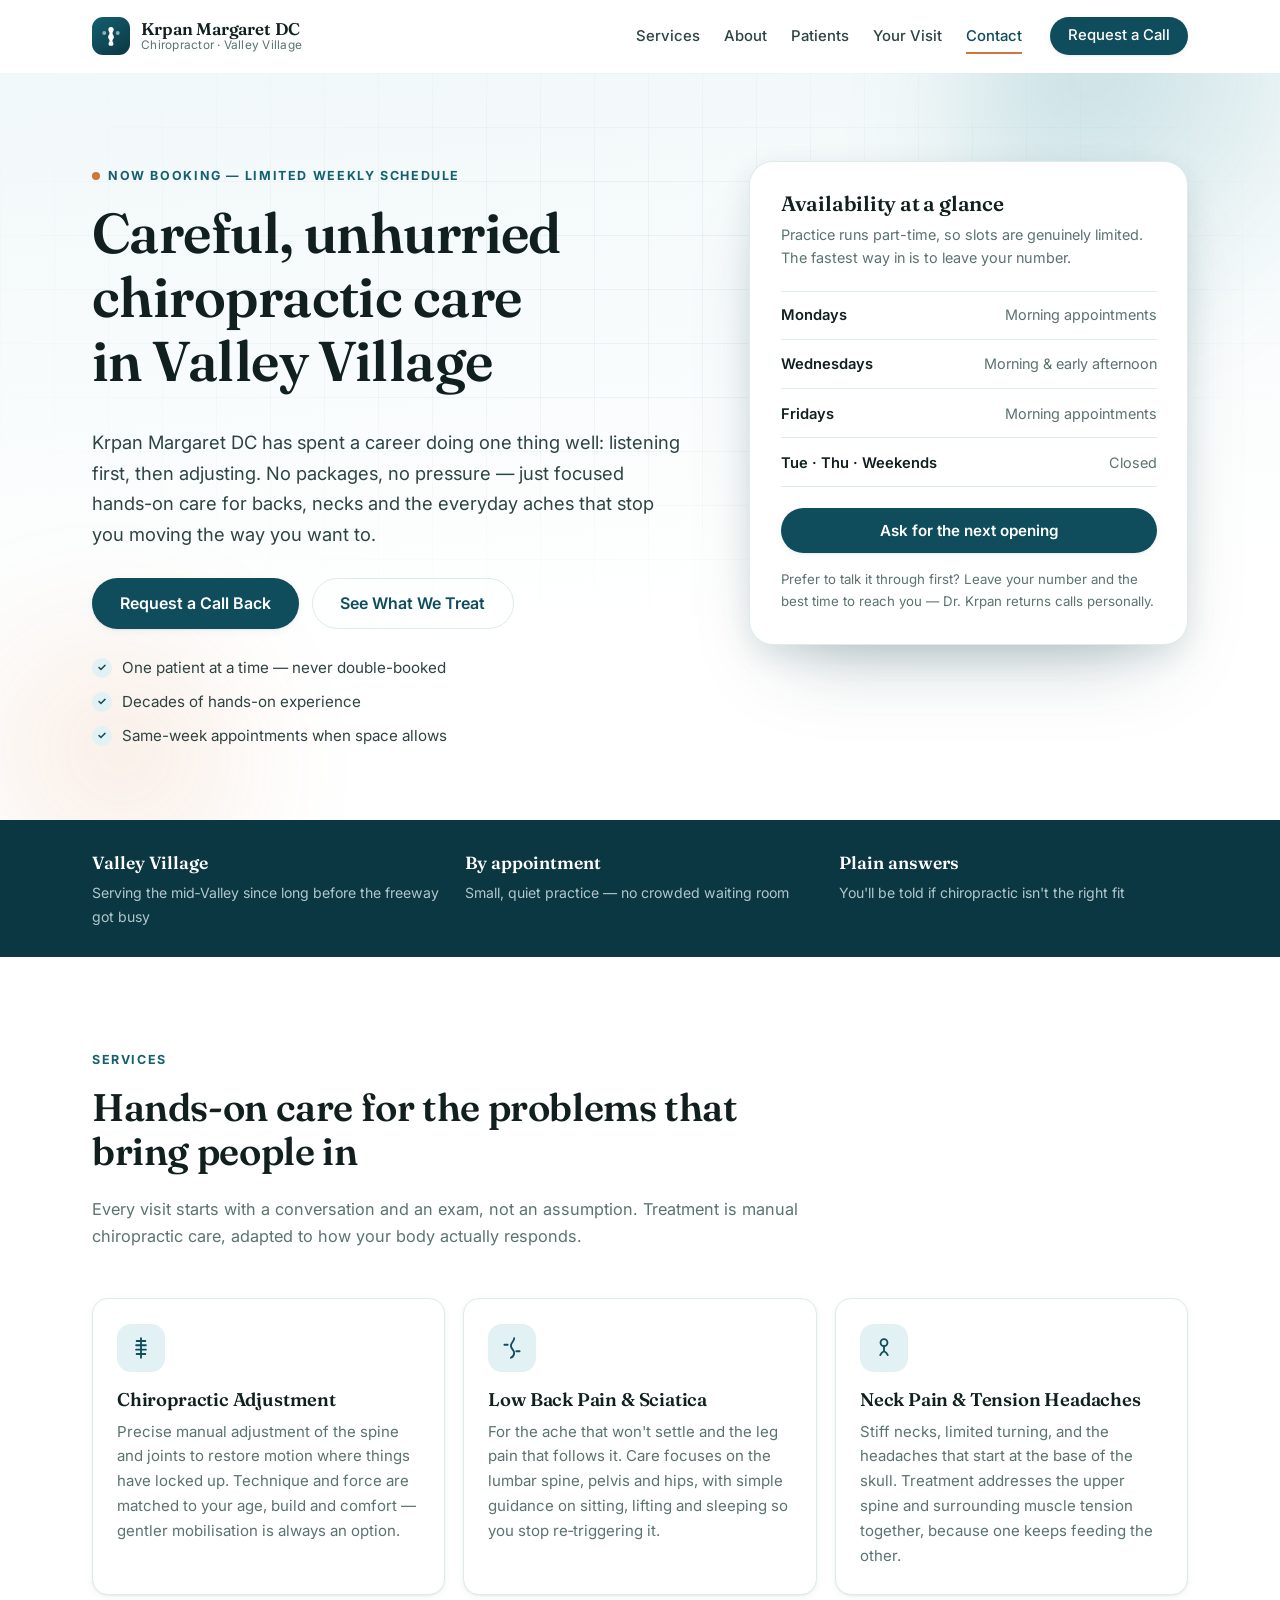
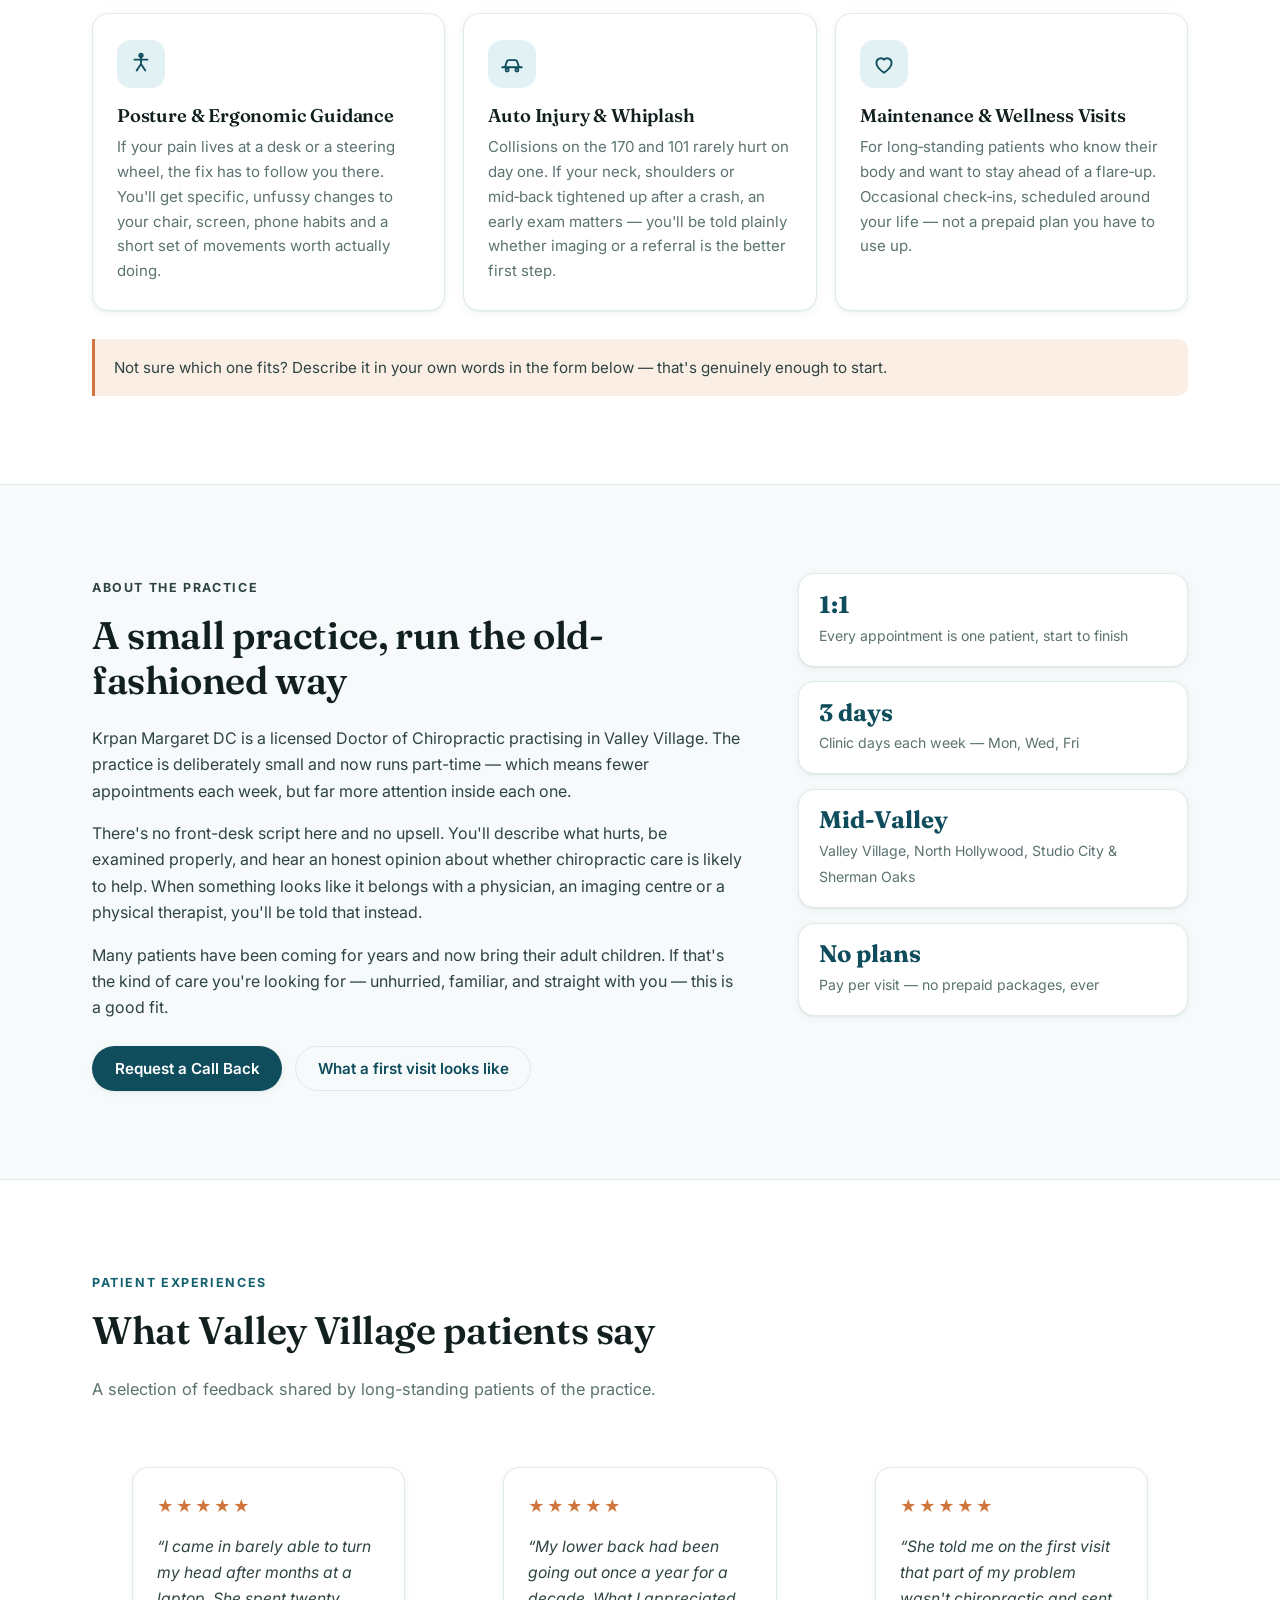
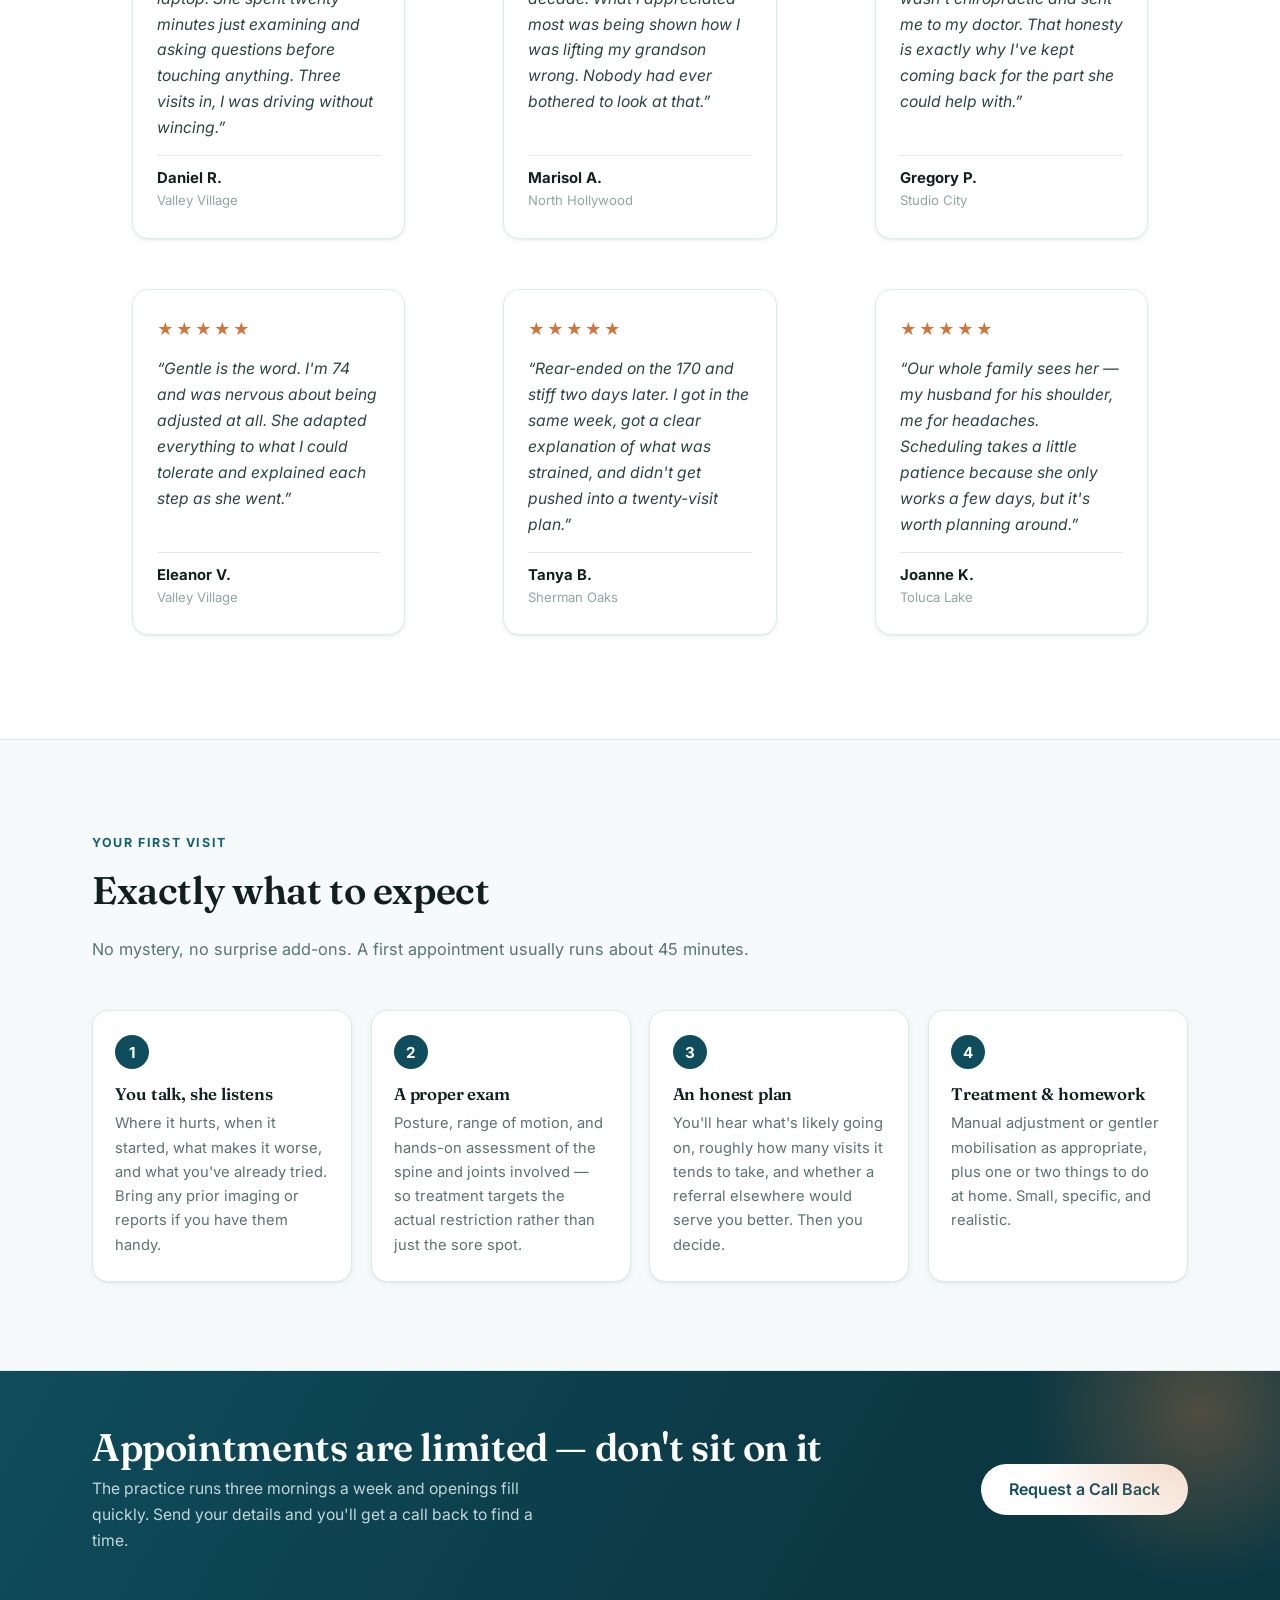
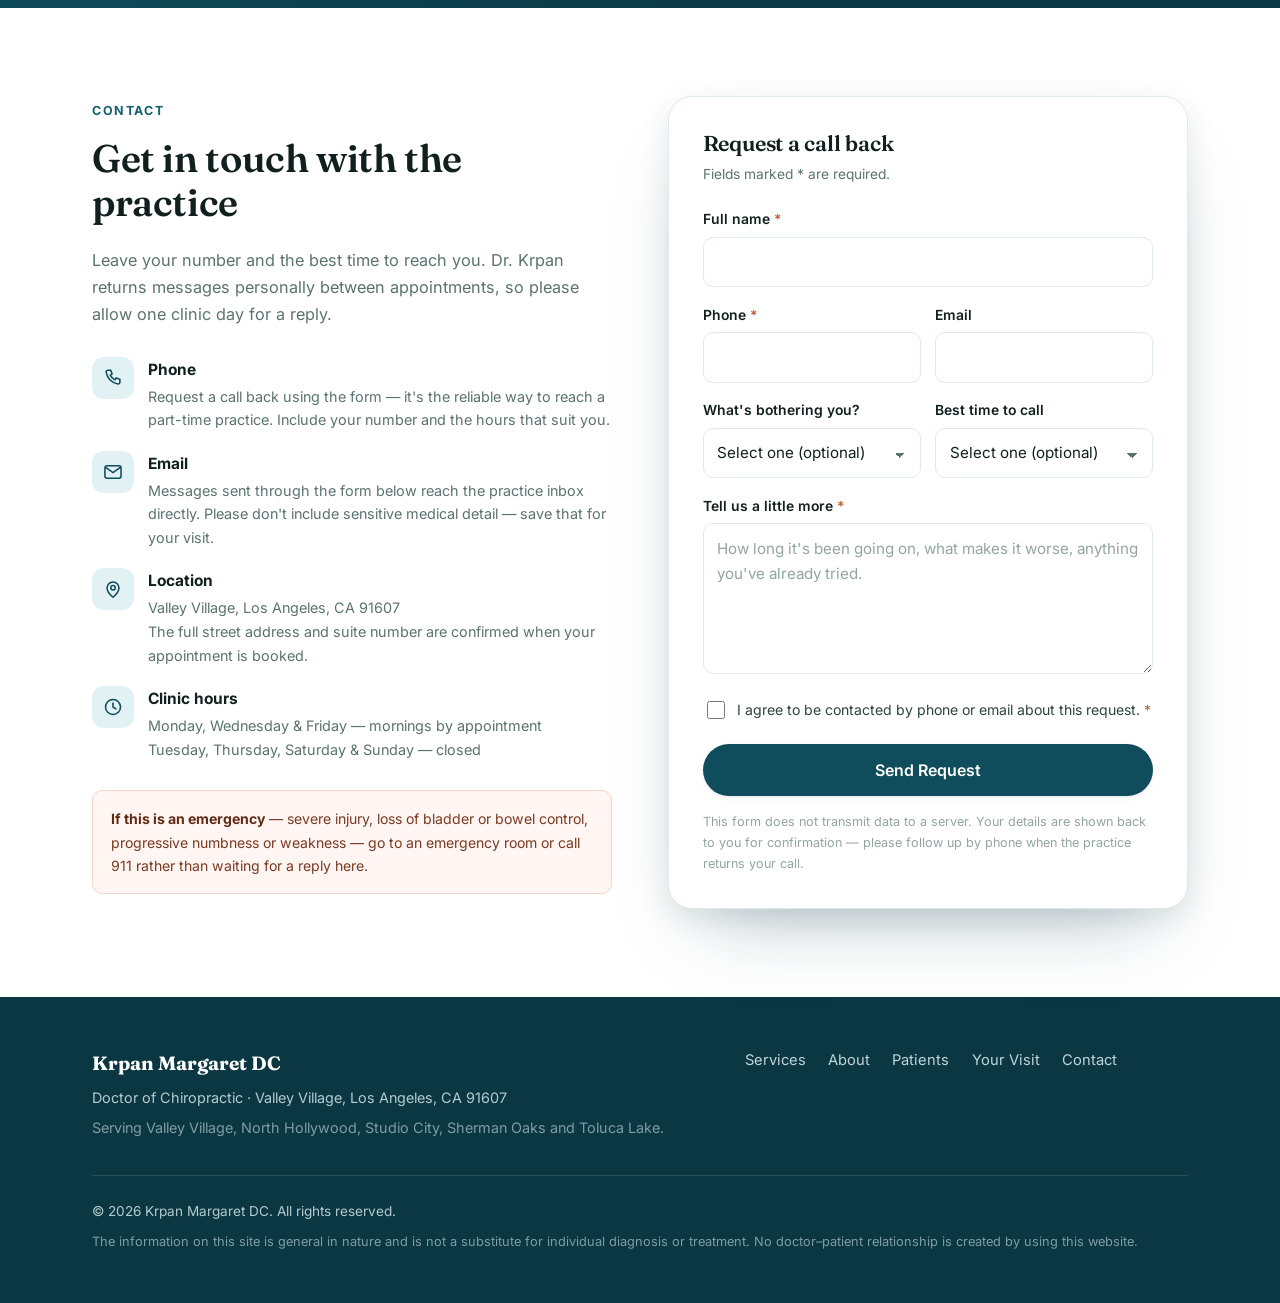
==== index.html @ d62a2129 "feat: initial website build" ====
<!DOCTYPE html>
<html lang="en">
<head>
<meta charset="utf-8" />
<meta name="viewport" content="width=device-width, initial-scale=1" />
<title>Krpan Margaret DC — Chiropractor in Valley Village, CA</title>
<meta name="description" content="Krpan Margaret DC is a chiropractor serving Valley Village, CA. Personal, unhurried chiropractic care for back pain, neck pain, sciatica and posture — by appointment on a limited weekly schedule." />
<meta name="author" content="Krpan Margaret DC" />
<meta name="theme-color" content="#0f4c5c" />
<link rel="canonical" href="https://krpanmargaretdc.com/" />

<meta property="og:type" content="website" />
<meta property="og:title" content="Krpan Margaret DC — Chiropractor in Valley Village, CA" />
<meta property="og:description" content="Personal, unhurried chiropractic care in Valley Village. Back pain, neck pain, sciatica and posture care — by appointment." />
<meta property="og:url" content="https://krpanmargaretdc.com/" />
<meta property="og:locale" content="en_US" />
<meta name="twitter:card" content="summary" />
<meta name="twitter:title" content="Krpan Margaret DC — Chiropractor in Valley Village, CA" />
<meta name="twitter:description" content="Personal, unhurried chiropractic care in Valley Village. By appointment, limited weekly schedule." />

<link rel="icon" href="favicon.svg" type="image/svg+xml" />
<link rel="apple-touch-icon" href="favicon.svg" />
<link rel="preconnect" href="https://fonts.googleapis.com" />
<link rel="preconnect" href="https://fonts.gstatic.com" crossorigin />
<link href="https://fonts.googleapis.com/css2?family=Fraunces:opsz,wght@9..144,500;9..144,600&family=Inter:wght@400;500;600;700&display=swap" rel="stylesheet" />
<link rel="stylesheet" href="styles.css" />

<script type="application/ld+json">
{
  "@context": "https://schema.org",
  "@type": "Chiropractic",
  "name": "Krpan Margaret DC",
  "description": "Chiropractic care in Valley Village, California. Personal, unhurried treatment for back pain, neck pain, sciatica and posture, by appointment.",
  "medicalSpecialty": "Chiropractic",
  "areaServed": [
    { "@type": "Place", "name": "Valley Village, Los Angeles, CA" },
    { "@type": "Place", "name": "North Hollywood, CA" },
    { "@type": "Place", "name": "Studio City, CA" },
    { "@type": "Place", "name": "Sherman Oaks, CA" },
    { "@type": "Place", "name": "Toluca Lake, CA" }
  ],
  "address": {
    "@type": "PostalAddress",
    "addressLocality": "Valley Village",
    "addressRegion": "CA",
    "addressCountry": "US"
  },
  "availableService": [
    { "@type": "MedicalTherapy", "name": "Chiropractic adjustment" },
    { "@type": "MedicalTherapy", "name": "Back pain and sciatica care" },
    { "@type": "MedicalTherapy", "name": "Neck pain and headache care" },
    { "@type": "MedicalTherapy", "name": "Posture and ergonomic guidance" },
    { "@type": "MedicalTherapy", "name": "Auto injury and whiplash care" },
    { "@type": "MedicalTherapy", "name": "Maintenance and wellness visits" }
  ]
}
</script>
</head>
<body>

<a class="skip-link" href="#main">Skip to main content</a>

<header class="site-header" id="siteHeader">
  <div class="wrap header-inner">
    <a class="brand" href="#top" aria-label="Krpan Margaret DC — home">
      <span class="brand-mark" aria-hidden="true">
        <svg viewBox="0 0 32 32" role="presentation" focusable="false">
          <path d="M16 4c2.4 0 3.6 1.5 3.6 3.2 0 2-1.6 3-1.6 5.1 0 2 1.9 2.7 1.9 5s-2 3-2 5.1c0 1.8 1.4 2.6 1.4 4.1 0 1.6-1.3 2.5-3.3 2.5s-3.3-.9-3.3-2.5c0-1.5 1.4-2.3 1.4-4.1 0-2.1-2-2.8-2-5.1s1.9-3 1.9-5c0-2.1-1.6-3.1-1.6-5.1C12.4 5.5 13.6 4 16 4z" fill="currentColor"/>
          <circle cx="7" cy="12" r="2.6" fill="currentColor" opacity=".55"/>
          <circle cx="25" cy="12" r="2.6" fill="currentColor" opacity=".55"/>
        </svg>
      </span>
      <span class="brand-text">
        <strong>Krpan Margaret DC</strong>
        <small>Chiropractor · Valley Village</small>
      </span>
    </a>

    <nav class="nav" id="nav" aria-label="Main navigation">
      <a href="#services">Services</a>
      <a href="#about">About</a>
      <a href="#testimonials">Patients</a>
      <a href="#visit">Your Visit</a>
      <a href="#contact">Contact</a>
      <a class="btn btn-primary btn-sm nav-cta" href="#contact">Request a Call</a>
    </nav>

    <button class="nav-toggle" id="navToggle" type="button" aria-expanded="false" aria-controls="nav" aria-label="Open navigation menu">
      <span></span><span></span><span></span>
    </button>
  </div>
</header>

<main id="main">

  <!-- HERO -->
  <section class="hero" id="top">
    <div class="hero-bg" aria-hidden="true">
      <span class="orb orb-1"></span>
      <span class="orb orb-2"></span>
      <span class="grid-lines"></span>
    </div>
    <div class="wrap hero-inner">
      <div class="hero-copy">
        <p class="eyebrow"><span class="pulse" aria-hidden="true"></span> Now booking — limited weekly schedule</p>
        <h1>Careful, unhurried chiropractic care in&nbsp;Valley&nbsp;Village</h1>
        <p class="lede">
          Krpan Margaret DC has spent a career doing one thing well: listening first, then adjusting.
          No packages, no pressure — just focused hands-on care for backs, necks and the everyday aches
          that stop you moving the way you want to.
        </p>
        <div class="hero-actions">
          <a class="btn btn-primary btn-lg" href="#contact">Request a Call Back</a>
          <a class="btn btn-ghost btn-lg" href="#services">See What We Treat</a>
        </div>
        <ul class="hero-points">
          <li><span aria-hidden="true">✓</span> One patient at a time — never double-booked</li>
          <li><span aria-hidden="true">✓</span> Decades of hands-on experience</li>
          <li><span aria-hidden="true">✓</span> Same-week appointments when space allows</li>
        </ul>
      </div>

      <aside class="hero-card" aria-label="Appointment availability">
        <div class="card-head">
          <h2>Availability at a glance</h2>
          <p>Practice runs part-time, so slots are genuinely limited. The fastest way in is to leave your number.</p>
        </div>
        <dl class="avail">
          <div><dt>Mondays</dt><dd>Morning appointments</dd></div>
          <div><dt>Wednesdays</dt><dd>Morning &amp; early afternoon</dd></div>
          <div><dt>Fridays</dt><dd>Morning appointments</dd></div>
          <div><dt>Tue · Thu · Weekends</dt><dd class="muted">Closed</dd></div>
        </dl>
        <a class="btn btn-primary btn-block" href="#contact">Ask for the next opening</a>
        <p class="card-foot">Prefer to talk it through first? Leave your number and the best time to reach you — Dr.&nbsp;Krpan returns calls personally.</p>
      </aside>
    </div>
  </section>

  <!-- TRUST STRIP -->
  <section class="strip" aria-label="Practice highlights">
    <div class="wrap strip-inner">
      <div><strong>Valley Village</strong><span>Serving the mid‑Valley since long before the freeway got busy</span></div>
      <div><strong>By appointment</strong><span>Small, quiet practice — no crowded waiting room</span></div>
      <div><strong>Plain answers</strong><span>You'll be told if chiropractic isn't the right fit</span></div>
    </div>
  </section>

  <!-- SERVICES -->
  <section class="section" id="services">
    <div class="wrap">
      <header class="section-head">
        <p class="eyebrow">Services</p>
        <h2>Hands-on care for the problems that bring people in</h2>
        <p class="section-sub">Every visit starts with a conversation and an exam, not an assumption. Treatment is manual chiropractic care, adapted to how your body actually responds.</p>
      </header>

      <div class="cards">
        <article class="card service">
          <span class="ico" aria-hidden="true">
            <svg viewBox="0 0 24 24" fill="none" stroke="currentColor" stroke-width="1.7" stroke-linecap="round"><path d="M12 3v18"/><path d="M8 5.5h8M7.5 9.5h9M7.5 13.5h9M8 17.5h8"/></svg>
          </span>
          <h3>Chiropractic Adjustment</h3>
          <p>Precise manual adjustment of the spine and joints to restore motion where things have locked up. Technique and force are matched to your age, build and comfort — gentler mobilisation is always an option.</p>
        </article>

        <article class="card service">
          <span class="ico" aria-hidden="true">
            <svg viewBox="0 0 24 24" fill="none" stroke="currentColor" stroke-width="1.7" stroke-linecap="round"><path d="M14 3c0 3-3 4-3 7s3 3.5 3 6.5S11 21 11 21"/><path d="M5 9h3M16 15h3"/></svg>
          </span>
          <h3>Low Back Pain &amp; Sciatica</h3>
          <p>For the ache that won't settle and the leg pain that follows it. Care focuses on the lumbar spine, pelvis and hips, with simple guidance on sitting, lifting and sleeping so you stop re‑triggering it.</p>
        </article>

        <article class="card service">
          <span class="ico" aria-hidden="true">
            <svg viewBox="0 0 24 24" fill="none" stroke="currentColor" stroke-width="1.7" stroke-linecap="round"><circle cx="12" cy="7" r="3.2"/><path d="M12 10.2V15M8.5 18.5c1-2 2.2-3 3.5-3.5 1.3.5 2.5 1.5 3.5 3.5"/></svg>
          </span>
          <h3>Neck Pain &amp; Tension Headaches</h3>
          <p>Stiff necks, limited turning, and the headaches that start at the base of the skull. Treatment addresses the upper spine and surrounding muscle tension together, because one keeps feeding the other.</p>
        </article>

        <article class="card service">
          <span class="ico" aria-hidden="true">
            <svg viewBox="0 0 24 24" fill="none" stroke="currentColor" stroke-width="1.7" stroke-linecap="round"><path d="M12 4v8M12 12l4 6M12 12l-4 6"/><circle cx="12" cy="4" r="1.6"/><path d="M6 8h12"/></svg>
          </span>
          <h3>Posture &amp; Ergonomic Guidance</h3>
          <p>If your pain lives at a desk or a steering wheel, the fix has to follow you there. You'll get specific, unfussy changes to your chair, screen, phone habits and a short set of movements worth actually doing.</p>
        </article>

        <article class="card service">
          <span class="ico" aria-hidden="true">
            <svg viewBox="0 0 24 24" fill="none" stroke="currentColor" stroke-width="1.7" stroke-linecap="round"><path d="M3 15h18M5.5 15l1.7-5.2A2 2 0 0 1 9.1 8.4h5.8a2 2 0 0 1 1.9 1.4L18.5 15"/><circle cx="7.5" cy="17.5" r="1.4"/><circle cx="16.5" cy="17.5" r="1.4"/></svg>
          </span>
          <h3>Auto Injury &amp; Whiplash</h3>
          <p>Collisions on the 170 and 101 rarely hurt on day one. If your neck, shoulders or mid‑back tightened up after a crash, an early exam matters — you'll be told plainly whether imaging or a referral is the better first step.</p>
        </article>

        <article class="card service">
          <span class="ico" aria-hidden="true">
            <svg viewBox="0 0 24 24" fill="none" stroke="currentColor" stroke-width="1.7" stroke-linecap="round"><path d="M12 20s-7-4.4-7-9.2A4.1 4.1 0 0 1 12 8a4.1 4.1 0 0 1 7 2.8C19 15.6 12 20 12 20z"/></svg>
          </span>
          <h3>Maintenance &amp; Wellness Visits</h3>
          <p>For long‑standing patients who know their body and want to stay ahead of a flare‑up. Occasional check‑ins, scheduled around your life — not a prepaid plan you have to use up.</p>
        </article>
      </div>

      <p class="services-note">
        Not sure which one fits? Describe it in your own words in the form below — that's genuinely enough to start.
      </p>
    </div>
  </section>

  <!-- ABOUT -->
  <section class="section section-alt" id="about">
    <div class="wrap about-grid">
      <div class="about-copy">
        <p class="eyebrow">About the practice</p>
        <h2>A small practice, run the old-fashioned way</h2>
        <p>
          Krpan Margaret DC is a licensed Doctor of Chiropractic practising in Valley Village. The practice is
          deliberately small and now runs part-time — which means fewer appointments each week, but far more
          attention inside each one.
        </p>
        <p>
          There's no front-desk script here and no upsell. You'll describe what hurts, be examined properly, and
          hear an honest opinion about whether chiropractic care is likely to help. When something looks like it
          belongs with a physician, an imaging centre or a physical therapist, you'll be told that instead.
        </p>
        <p>
          Many patients have been coming for years and now bring their adult children. If that's the kind of
          care you're looking for — unhurried, familiar, and straight with you — this is a good fit.
        </p>
        <div class="about-actions">
          <a class="btn btn-primary" href="#contact">Request a Call Back</a>
          <a class="btn btn-ghost" href="#visit">What a first visit looks like</a>
        </div>
      </div>

      <ul class="stat-list">
        <li><strong>1:1</strong><span>Every appointment is one patient, start to finish</span></li>
        <li><strong>3 days</strong><span>Clinic days each week — Mon, Wed, Fri</span></li>
        <li><strong>Mid‑Valley</strong><span>Valley Village, North Hollywood, Studio City &amp; Sherman Oaks</span></li>
        <li><strong>No plans</strong><span>Pay per visit — no prepaid packages, ever</span></li>
      </ul>
    </div>
  </section>

  <!-- TESTIMONIALS -->
  <section class="section" id="testimonials">
    <div class="wrap">
      <header class="section-head">
        <p class="eyebrow">Patient experiences</p>
        <h2>What Valley Village patients say</h2>
        <p class="section-sub">A selection of feedback shared by long-standing patients of the practice.</p>
      </header>

      <div class="cards quotes">
        <figure class="card quote">
          <div class="stars" role="img" aria-label="Rated 5 out of 5"><span>★★★★★</span></div>
          <blockquote><p>“I came in barely able to turn my head after months at a laptop. She spent twenty minutes just examining and asking questions before touching anything. Three visits in, I was driving without wincing.”</p></blockquote>
          <figcaption><strong>Daniel R.</strong><span>Valley Village</span></figcaption>
        </figure>

        <figure class="card quote">
          <div class="stars" role="img" aria-label="Rated 5 out of 5"><span>★★★★★</span></div>
          <blockquote><p>“My lower back had been going out once a year for a decade. What I appreciated most was being shown how I was lifting my grandson wrong. Nobody had ever bothered to look at that.”</p></blockquote>
          <figcaption><strong>Marisol A.</strong><span>North Hollywood</span></figcaption>
        </figure>

        <figure class="card quote">
          <div class="stars" role="img" aria-label="Rated 5 out of 5"><span>★★★★★</span></div>
          <blockquote><p>“She told me on the first visit that part of my problem wasn't chiropractic and sent me to my doctor. That honesty is exactly why I've kept coming back for the part she could help with.”</p></blockquote>
          <figcaption><strong>Gregory P.</strong><span>Studio City</span></figcaption>
        </figure>

        <figure class="card quote">
          <div class="stars" role="img" aria-label="Rated 5 out of 5"><span>★★★★★</span></div>
          <blockquote><p>“Gentle is the word. I'm 74 and was nervous about being adjusted at all. She adapted everything to what I could tolerate and explained each step as she went.”</p></blockquote>
          <figcaption><strong>Eleanor V.</strong><span>Valley Village</span></figcaption>
        </figure>

        <figure class="card quote">
          <div class="stars" role="img" aria-label="Rated 5 out of 5"><span>★★★★★</span></div>
          <blockquote><p>“Rear-ended on the 170 and stiff two days later. I got in the same week, got a clear explanation of what was strained, and didn't get pushed into a twenty-visit plan.”</p></blockquote>
          <figcaption><strong>Tanya B.</strong><span>Sherman Oaks</span></figcaption>
        </figure>

        <figure class="card quote">
          <div class="stars" role="img" aria-label="Rated 5 out of 5"><span>★★★★★</span></div>
          <blockquote><p>“Our whole family sees her — my husband for his shoulder, me for headaches. Scheduling takes a little patience because she only works a few days, but it's worth planning around.”</p></blockquote>
          <figcaption><strong>Joanne K.</strong><span>Toluca Lake</span></figcaption>
        </figure>
      </div>
    </div>
  </section>

  <!-- YOUR VISIT -->
  <section class="section section-alt" id="visit">
    <div class="wrap">
      <header class="section-head">
        <p class="eyebrow">Your first visit</p>
        <h2>Exactly what to expect</h2>
        <p class="section-sub">No mystery, no surprise add-ons. A first appointment usually runs about 45 minutes.</p>
      </header>

      <ol class="steps">
        <li>
          <span class="step-num" aria-hidden="true">1</span>
          <h3>You talk, she listens</h3>
          <p>Where it hurts, when it started, what makes it worse, and what you've already tried. Bring any prior imaging or reports if you have them handy.</p>
        </li>
        <li>
          <span class="step-num" aria-hidden="true">2</span>
          <h3>A proper exam</h3>
          <p>Posture, range of motion, and hands-on assessment of the spine and joints involved — so treatment targets the actual restriction rather than just the sore spot.</p>
        </li>
        <li>
          <span class="step-num" aria-hidden="true">3</span>
          <h3>An honest plan</h3>
          <p>You'll hear what's likely going on, roughly how many visits it tends to take, and whether a referral elsewhere would serve you better. Then you decide.</p>
        </li>
        <li>
          <span class="step-num" aria-hidden="true">4</span>
          <h3>Treatment &amp; homework</h3>
          <p>Manual adjustment or gentler mobilisation as appropriate, plus one or two things to do at home. Small, specific, and realistic.</p>
        </li>
      </ol>
    </div>
  </section>

  <!-- CTA BAND -->
  <section class="cta-band" aria-label="Request an appointment">
    <div class="wrap cta-inner">
      <div>
        <h2>Appointments are limited — don't sit on it</h2>
        <p>The practice runs three mornings a week and openings fill quickly. Send your details and you'll get a call back to find a time.</p>
      </div>
      <a class="btn btn-invert btn-lg" href="#contact">Request a Call Back</a>
    </div>
  </section>

  <!-- CONTACT -->
  <section class="section" id="contact">
    <div class="wrap contact-grid">
      <div class="contact-info">
        <p class="eyebrow">Contact</p>
        <h2>Get in touch with the practice</h2>
        <p class="section-sub">Leave your number and the best time to reach you. Dr. Krpan returns messages personally between appointments, so please allow one clinic day for a reply.</p>

        <ul class="contact-list">
          <li>
            <span class="ci" aria-hidden="true">
              <svg viewBox="0 0 24 24" fill="none" stroke="currentColor" stroke-width="1.7" stroke-linecap="round"><path d="M6.5 3.5h3l1.5 4-2 1.4a11 11 0 0 0 5.1 5.1l1.4-2 4 1.5v3a2 2 0 0 1-2.2 2A15.5 15.5 0 0 1 4.5 5.7 2 2 0 0 1 6.5 3.5z"/></svg>
            </span>
            <div>
              <strong>Phone</strong>
              <p>Request a call back using the form — it's the reliable way to reach a part-time practice. Include your number and the hours that suit you.</p>
            </div>
          </li>
          <li>
            <span class="ci" aria-hidden="true">
              <svg viewBox="0 0 24 24" fill="none" stroke="currentColor" stroke-width="1.7" stroke-linecap="round"><rect x="3.2" y="5.2" width="17.6" height="13.6" rx="2.4"/><path d="M4 7l8 5.6L20 7"/></svg>
            </span>
            <div>
              <strong>Email</strong>
              <p>Messages sent through the form below reach the practice inbox directly. Please don't include sensitive medical detail — save that for your visit.</p>
            </div>
          </li>
          <li>
            <span class="ci" aria-hidden="true">
              <svg viewBox="0 0 24 24" fill="none" stroke="currentColor" stroke-width="1.7" stroke-linecap="round"><path d="M12 21s-6.5-5.6-6.5-10.2A6.5 6.5 0 0 1 12 4.3a6.5 6.5 0 0 1 6.5 6.5C18.5 15.4 12 21 12 21z"/><circle cx="12" cy="10.6" r="2.4"/></svg>
            </span>
            <div>
              <strong>Location</strong>
              <p>Valley Village, Los Angeles, CA 91607<br />
              The full street address and suite number are confirmed when your appointment is booked.</p>
            </div>
          </li>
          <li>
            <span class="ci" aria-hidden="true">
              <svg viewBox="0 0 24 24" fill="none" stroke="currentColor" stroke-width="1.7" stroke-linecap="round"><circle cx="12" cy="12" r="8.2"/><path d="M12 7.6V12l3.2 2"/></svg>
            </span>
            <div>
              <strong>Clinic hours</strong>
              <p>Monday, Wednesday &amp; Friday — mornings by appointment<br />
              Tuesday, Thursday, Saturday &amp; Sunday — closed</p>
            </div>
          </li>
        </ul>

        <p class="urgent-note">
          <strong>If this is an emergency</strong> — severe injury, loss of bladder or bowel control, progressive
          numbness or weakness — go to an emergency room or call 911 rather than waiting for a reply here.
        </p>
      </div>

      <div class="form-card">
        <h3>Request a call back</h3>
        <p class="form-intro">Fields marked <span aria-hidden="true">*</span> are required.</p>

        <form id="contactForm" novalidate>
          <div class="field">
            <label for="name">Full name <span class="req" aria-hidden="true">*</span></label>
            <input type="text" id="name" name="name" autocomplete="name" required aria-describedby="err-name" />
            <p class="err" id="err-name" hidden>Please enter your name.</p>
          </div>

          <div class="field-row">
            <div class="field">
              <label for="phone">Phone <span class="req" aria-hidden="true">*</span></label>
              <input type="tel" id="phone" name="phone" autocomplete="tel" inputmode="tel" required aria-describedby="err-phone" />
              <p class="err" id="err-phone" hidden>Please enter a phone number we can reach you on.</p>
            </div>
            <div class="field">
              <label for="email">Email</label>
              <input type="email" id="email" name="email" autocomplete="email" aria-describedby="err-email" />
              <p class="err" id="err-email" hidden>Please check this email address.</p>
            </div>
          </div>

          <div class="field-row">
            <div class="field">
              <label for="reason">What's bothering you?</label>
              <select id="reason" name="reason">
                <option value="">Select one (optional)</option>
                <option>Low back pain or sciatica</option>
                <option>Neck pain or headaches</option>
                <option>Posture / desk-related pain</option>
                <option>After a car accident</option>
                <option>Maintenance or wellness visit</option>
                <option>Something else</option>
              </select>
            </div>
            <div class="field">
              <label for="besttime">Best time to call</label>
              <select id="besttime" name="besttime">
                <option value="">Select one (optional)</option>
                <option>Early morning (8–10am)</option>
                <option>Late morning (10am–12pm)</option>
                <option>Afternoon (12–4pm)</option>
                <option>Evening (4–7pm)</option>
              </select>
            </div>
          </div>

          <div class="field">
            <label for="message">Tell us a little more <span class="req" aria-hidden="true">*</span></label>
            <textarea id="message" name="message" rows="5" required aria-describedby="err-message" placeholder="How long it's been going on, what makes it worse, anything you've already tried."></textarea>
            <p class="err" id="err-message" hidden>Please add a short note so we know how to help.</p>
          </div>

          <div class="field check">
            <input type="checkbox" id="consent" name="consent" required aria-describedby="err-consent" />
            <label for="consent">I agree to be contacted by phone or email about this request. <span class="req" aria-hidden="true">*</span></label>
            <p class="err" id="err-consent" hidden>Please confirm we may contact you.</p>
          </div>

          <button class="btn btn-primary btn-block btn-lg" type="submit">Send Request</button>

          <p class="status" id="formStatus" role="status" aria-live="polite"></p>
          <p class="form-note">This form does not transmit data to a server. Your details are shown back to you for confirmation — please follow up by phone when the practice returns your call.</p>
        </form>
      </div>
    </div>
  </section>
</main>

<footer class="site-footer">
  <div class="wrap footer-inner">
    <div class="footer-brand">
      <strong>Krpan Margaret DC</strong>
      <p>Doctor of Chiropractic · Valley Village, Los Angeles, CA 91607</p>
      <p class="tiny">Serving Valley Village, North Hollywood, Studio City, Sherman Oaks and Toluca Lake.</p>
    </div>
    <nav class="footer-nav" aria-label="Footer navigation">
      <a href="#services">Services</a>
      <a href="#about">About</a>
      <a href="#testimonials">Patients</a>
      <a href="#visit">Your Visit</a>
      <a href="#contact">Contact</a>
    </nav>
    <p class="footer-legal">
      <span>&copy; <span id="year">2026</span> Krpan Margaret DC. All rights reserved.</span>
      <span class="tiny">The information on this site is general in nature and is not a substitute for individual diagnosis or treatment. No doctor–patient relationship is created by using this website.</span>
    </p>
  </div>
</footer>

<a class="call-fab" href="#contact" aria-label="Request a call back">
  <svg viewBox="0 0 24 24" fill="none" stroke="currentColor" stroke-width="1.8" stroke-linecap="round" aria-hidden="true"><path d="M6.5 3.5h3l1.5 4-2 1.4a11 11 0 0 0 5.1 5.1l1.4-2 4 1.5v3a2 2 0 0 1-2.2 2A15.5 15.5 0 0 1 4.5 5.7 2 2 0 0 1 6.5 3.5z"/></svg>
  <span>Request a Call</span>
</a>

<script src="script.js"></script>
</body>
</html>
---- styles.css ----
/* ==========================================================================
   Krpan Margaret DC — Valley Village, CA
   Single-page site stylesheet (vanilla CSS)
   ========================================================================== */

:root {
  --teal-900: #0b3742;
  --teal-800: #0f4c5c;
  --teal-700: #14606f;
  --teal-600: #1b7a8a;
  --teal-100: #e2f1f3;
  --teal-50:  #f1f8f9;

  --clay-600: #b4622f;
  --clay-500: #d0763c;
  --clay-100: #fbeee4;

  --ink-900: #11201f;
  --ink-700: #2e4442;
  --ink-500: #5b7370;
  --ink-300: #92a5a3;

  --bg:       #ffffff;
  --bg-soft:  #f6fafa;
  --line:     #dfeaea;

  --radius-sm: 10px;
  --radius:    16px;
  --radius-lg: 24px;

  --shadow-sm: 0 1px 2px rgba(11, 55, 66, .06), 0 2px 8px rgba(11, 55, 66, .05);
  --shadow:    0 4px 14px rgba(11, 55, 66, .08), 0 18px 40px -20px rgba(11, 55, 66, .25);
  --shadow-lg: 0 10px 30px rgba(11, 55, 66, .10), 0 40px 80px -40px rgba(11, 55, 66, .35);

  --font-sans: "Inter", system-ui, -apple-system, "Segoe UI", Roboto, Helvetica, Arial, sans-serif;
  --font-display: "Fraunces", Georgia, "Times New Roman", serif;

  --wrap: 1140px;
  --header-h: 72px;
}

/* ---------- Reset / base ---------- */
*, *::before, *::after { box-sizing: border-box; }

html {
  scroll-behavior: smooth;
  scroll-padding-top: calc(var(--header-h) + 12px);
  -webkit-text-size-adjust: 100%;
}

body {
  margin: 0;
  font-family: var(--font-sans);
  font-size: 1rem;
  line-height: 1.65;
  color: var(--ink-700);
  background: var(--bg);
  -webkit-font-smoothing: antialiased;
  text-rendering: optimizeLegibility;
  overflow-x: hidden;
}

h1, h2, h3 {
  font-family: var(--font-display);
  font-weight: 600;
  color: var(--ink-900);
  line-height: 1.15;
  margin: 0 0 .6em;
  letter-spacing: -.01em;
}

h1 { font-size: clamp(2.1rem, 5.2vw, 3.5rem); }
h2 { font-size: clamp(1.65rem, 3.6vw, 2.4rem); }
h3 { font-size: 1.15rem; line-height: 1.3; }

p { margin: 0 0 1rem; }
p:last-child { margin-bottom: 0; }

a { color: var(--teal-700); text-decoration: none; }
a:hover { color: var(--teal-600); }

ul, ol { margin: 0; padding: 0; list-style: none; }

img, svg { max-width: 100%; }

:focus-visible {
  outline: 3px solid var(--clay-500);
  outline-offset: 3px;
  border-radius: 4px;
}

.wrap {
  width: 100%;
  max-width: var(--wrap);
  margin-inline: auto;
  padding-inline: 22px;
}

.skip-link {
  position: absolute;
  left: 50%;
  top: -60px;
  transform: translateX(-50%);
  background: var(--teal-800);
  color: #fff;
  padding: 10px 18px;
  border-radius: 0 0 var(--radius-sm) var(--radius-sm);
  z-index: 200;
  transition: top .18s ease;
}
.skip-link:focus { top: 0; color: #fff; }

.eyebrow {
  display: inline-flex;
  align-items: center;
  gap: .5rem;
  font-size: .78rem;
  font-weight: 700;
  letter-spacing: .13em;
  text-transform: uppercase;
  color: var(--teal-700);
  margin: 0 0 .9rem;
}

.pulse {
  width: 8px; height: 8px;
  border-radius: 50%;
  background: var(--clay-500);
  box-shadow: 0 0 0 0 rgba(208, 118, 60, .6);
  animation: pulse 2.1s infinite;
}
@keyframes pulse {
  0%   { box-shadow: 0 0 0 0 rgba(208, 118, 60, .55); }
  70%  { box-shadow: 0 0 0 10px rgba(208, 118, 60, 0); }
  100% { box-shadow: 0 0 0 0 rgba(208, 118, 60, 0); }
}

.muted { color: var(--ink-300); }
.tiny { font-size: .8rem; color: var(--ink-500); }

/* ---------- Buttons ---------- */
.btn {
  --btn-bg: var(--teal-800);
  display: inline-flex;
  align-items: center;
  justify-content: center;
  gap: .5rem;
  padding: .78rem 1.35rem;
  border: 1px solid transparent;
  border-radius: 999px;
  font-family: var(--font-sans);
  font-size: .95rem;
  font-weight: 600;
  line-height: 1.2;
  cursor: pointer;
  text-align: center;
  transition: transform .15s ease, box-shadow .2s ease, background-color .2s ease, color .2s ease, border-color .2s ease;
}
.btn:active { transform: translateY(1px); }

.btn-primary {
  background: var(--teal-800);
  color: #fff;
  box-shadow: var(--shadow-sm);
}
.btn-primary:hover { background: var(--teal-700); color: #fff; box-shadow: var(--shadow); }

.btn-ghost {
  background: transparent;
  color: var(--teal-800);
  border-color: var(--line);
}
.btn-ghost:hover { background: var(--teal-50); border-color: var(--teal-600); color: var(--teal-800); }

.btn-invert {
  background: #fff;
  color: var(--teal-800);
}
.btn-invert:hover { background: var(--teal-100); color: var(--teal-900); }

.btn-lg { padding: .95rem 1.7rem; font-size: 1rem; }
.btn-sm { padding: .55rem 1.05rem; font-size: .88rem; }
.btn-block { display: flex; width: 100%; }

/* ---------- Header ---------- */
.site-header {
  position: sticky;
  top: 0;
  z-index: 100;
  background: rgba(255, 255, 255, .88);
  backdrop-filter: blur(10px);
  border-bottom: 1px solid transparent;
  transition: border-color .2s ease, box-shadow .2s ease;
}
.site-header.is-stuck {
  border-bottom-color: var(--line);
  box-shadow: 0 6px 20px -16px rgba(11, 55, 66, .5);
}

.header-inner {
  min-height: var(--header-h);
  display: flex;
  align-items: center;
  justify-content: space-between;
  gap: 1rem;
}

.brand { display: inline-flex; align-items: center; gap: .7rem; color: var(--ink-900); }
.brand-mark {
  width: 38px; height: 38px;
  flex: 0 0 38px;
  display: grid;
  place-items: center;
  border-radius: 11px;
  background: linear-gradient(145deg, var(--teal-700), var(--teal-900));
  color: #fff;
}
.brand-mark svg { width: 24px; height: 24px; }
.brand-text { display: flex; flex-direction: column; line-height: 1.15; }
.brand-text strong {
  font-family: var(--font-display);
  font-size: 1.06rem;
  font-weight: 600;
  letter-spacing: -.01em;
}
.brand-text small { font-size: .74rem; color: var(--ink-500); letter-spacing: .02em; }

.nav { display: flex; align-items: center; gap: 1.5rem; }
.nav a {
  font-size: .93rem;
  font-weight: 500;
  color: var(--ink-700);
  position: relative;
}
.nav a:not(.btn)::after {
  content: "";
  position: absolute;
  left: 0; bottom: -6px;
  width: 100%; height: 2px;
  background: var(--clay-500);
  transform: scaleX(0);
  transform-origin: left;
  transition: transform .2s ease;
}
.nav a:not(.btn):hover::after,
.nav a:not(.btn).is-active::after { transform: scaleX(1); }
.nav a:not(.btn).is-active { color: var(--teal-800); }
.nav-cta { margin-left: .3rem; color: #fff !important; }

.nav-toggle {
  display: none;
  width: 44px; height: 44px;
  border: 1px solid var(--line);
  border-radius: 12px;
  background: #fff;
  cursor: pointer;
  padding: 0;
}
.nav-toggle span {
  display: block;
  width: 19px; height: 2px;
  margin: 4px auto;
  border-radius: 2px;
  background: var(--teal-800);
  transition: transform .22s ease, opacity .18s ease;
}
.nav-toggle[aria-expanded="true"] span:nth-child(1) { transform: translateY(6px) rotate(45deg); }
.nav-toggle[aria-expanded="true"] span:nth-child(2) { opacity: 0; }
.nav-toggle[aria-expanded="true"] span:nth-child(3) { transform: translateY(-6px) rotate(-45deg); }

/* ---------- Hero ---------- */
.hero {
  position: relative;
  padding: clamp(3rem, 7vw, 5.5rem) 0 clamp(3rem, 6vw, 4.5rem);
  background: linear-gradient(175deg, var(--teal-50) 0%, #ffffff 72%);
  overflow: hidden;
}
.hero-bg { position: absolute; inset: 0; pointer-events: none; }
.orb {
  position: absolute;
  border-radius: 50%;
  filter: blur(60px);
  opacity: .5;
}
.orb-1 {
  width: 420px; height: 420px;
  top: -140px; right: -90px;
  background: radial-gradient(circle at 30% 30%, rgba(27, 122, 138, .45), rgba(27, 122, 138, 0) 70%);
}
.orb-2 {
  width: 340px; height: 340px;
  bottom: -130px; left: -80px;
  background: radial-gradient(circle at 60% 40%, rgba(208, 118, 60, .32), rgba(208, 118, 60, 0) 70%);
}
.grid-lines {
  position: absolute;
  inset: 0;
  background-image:
    linear-gradient(rgba(15, 76, 92, .05) 1px, transparent 1px),
    linear-gradient(90deg, rgba(15, 76, 92, .05) 1px, transparent 1px);
  background-size: 54px 54px;
  mask-image: radial-gradient(ellipse 80% 60% at 50% 30%, #000 20%, transparent 75%);
  -webkit-mask-image: radial-gradient(ellipse 80% 60% at 50% 30%, #000 20%, transparent 75%);
}

.hero-inner {
  position: relative;
  display: grid;
  grid-template-columns: 1.15fr .85fr;
  gap: clamp(2rem, 5vw, 4rem);
  align-items: start;
}

.hero-copy .lede {
  font-size: clamp(1.02rem, 1.6vw, 1.15rem);
  color: var(--ink-700);
  max-width: 34em;
}

.hero-actions {
  display: flex;
  flex-wrap: wrap;
  gap: .8rem;
  margin: 1.8rem 0 1.6rem;
}

.hero-points { display: grid; gap: .55rem; }
.hero-points li {
  display: flex;
  align-items: flex-start;
  gap: .6rem;
  font-size: .95rem;
  color: var(--ink-700);
}
.hero-points span {
  display: grid;
  place-items: center;
  flex: 0 0 20px;
  width: 20px; height: 20px;
  margin-top: .2rem;
  border-radius: 50%;
  background: var(--teal-100);
  color: var(--teal-800);
  font-size: .68rem;
  font-weight: 700;
}

.hero-card {
  background: #fff;
  border: 1px solid var(--line);
  border-radius: var(--radius-lg);
  padding: clamp(1.4rem, 2.5vw, 1.9rem);
  box-shadow: var(--shadow-lg);
}
.hero-card .card-head h2 { font-size: 1.3rem; margin-bottom: .4rem; }
.hero-card .card-head p { font-size: .9rem; color: var(--ink-500); }

.avail {
  margin: 1.3rem 0;
  display: grid;
  gap: .1rem;
  border-top: 1px solid var(--line);
}
.avail > div {
  display: flex;
  justify-content: space-between;
  align-items: baseline;
  gap: 1rem;
  padding: .7rem 0;
  border-bottom: 1px solid var(--line);
}
.avail dt { font-weight: 600; color: var(--ink-900); font-size: .92rem; }
.avail dd { margin: 0; font-size: .9rem; color: var(--ink-500); text-align: right; }

.card-foot {
  margin-top: 1rem;
  font-size: .83rem;
  color: var(--ink-500);
}

/* ---------- Trust strip ---------- */
.strip {
  background: var(--teal-900);
  color: #dff0f2;
}
.strip-inner {
  display: grid;
  grid-template-columns: repeat(3, 1fr);
  gap: 1.5rem;
  padding-block: 1.8rem;
}
.strip-inner div { display: flex; flex-direction: column; gap: .25rem; }
.strip-inner strong {
  font-family: var(--font-display);
  font-size: 1.1rem;
  color: #fff;
  font-weight: 600;
}
.strip-inner span { font-size: .88rem; color: rgba(223, 240, 242, .78); }

/* ---------- Sections ---------- */
.section { padding: clamp(3.2rem, 7vw, 5.5rem) 0; }
.section-alt { background: var(--bg-soft); border-block: 1px solid var(--line); }

.section-head { max-width: 46rem; margin-bottom: clamp(2rem, 4vw, 3rem); }
.section-sub { color: var(--ink-500); font-size: 1.02rem; }

/* ---------- Cards / services ---------- */
.cards {
  display: grid;
  grid-template-columns: repeat(auto-fit, minmax(290px, 1fr));
  gap: 1.15rem;
}

.card {
  background: #fff;
  border: 1px solid var(--line);
  border-radius: var(--radius);
  padding: 1.6rem 1.5rem;
  box-shadow: var(--shadow-sm);
  transition: transform .2s ease, box-shadow .25s ease, border-color .2s ease;
}
.card:hover {
  transform: translateY(-3px);
  box-shadow: var(--shadow);
  border-color: #c9dedf;
}

.service .ico {
  display: grid;
  place-items: center;
  width: 48px; height: 48px;
  margin-bottom: 1rem;
  border-radius: 14px;
  background: var(--teal-100);
  color: var(--teal-800);
}
.service .ico svg { width: 26px; height: 26px; }
.service h3 { margin-bottom: .45rem; }
.service p { font-size: .94rem; color: var(--ink-500); }

.services-note {
  margin-top: 1.8rem;
  padding: 1rem 1.2rem;
  border-left: 3px solid var(--clay-500);
  background: var(--clay-100);
  border-radius: 0 var(--radius-sm) var(--radius-sm) 0;
  font-size: .95rem;
  color: var(--ink-700);
}

/* ---------- About ---------- */
.about-grid {
  display: grid;
  grid-template-columns: 1.25fr .75fr;
  gap: clamp(2rem, 5vw, 3.5rem);
  align-items: start;
}
.about-copy p { color: var(--ink-700); }
.about-actions { display: flex; flex-wrap: wrap; gap: .8rem; margin-top: 1.6rem; }

.stat-list { display: grid; gap: .9rem; }
.stat-list li {
  background: #fff;
  border: 1px solid var(--line);
  border-radius: var(--radius);
  padding: 1.1rem 1.25rem;
  box-shadow: var(--shadow-sm);
}
.stat-list strong {
  display: block;
  font-family: var(--font-display);
  font-size: 1.5rem;
  color: var(--teal-800);
  line-height: 1.1;
  margin-bottom: .2rem;
}
.stat-list span { font-size: .88rem; color: var(--ink-500); }

/* ---------- Testimonials ---------- */
.quote { display: flex; flex-direction: column; gap: .9rem; }
.stars { color: var(--clay-500); font-size: 1rem; letter-spacing: .12em; }
.quote blockquote { margin: 0; }
.quote blockquote p {
  font-size: .98rem;
  color: var(--ink-700);
  font-style: italic;
}
.quote figcaption {
  display: flex;
  flex-direction: column;
  padding-top: .6rem;
  border-top: 1px solid var(--line);
  margin-top: auto;
}
.quote figcaption strong { font-size: .93rem; color: var(--ink-900); }
.quote figcaption span { font-size: .82rem; color: var(--ink-300); }

/* ---------- Steps ---------- */
.steps {
  display: grid;
  grid-template-columns: repeat(auto-fit, minmax(240px, 1fr));
  gap: 1.15rem;
  counter-reset: step;
}
.steps li {
  position: relative;
  background: #fff;
  border: 1px solid var(--line);
  border-radius: var(--radius);
  padding: 1.5rem 1.4rem;
  box-shadow: var(--shadow-sm);
}
.step-num {
  display: grid;
  place-items: center;
  width: 34px; height: 34px;
  margin-bottom: .9rem;
  border-radius: 50%;
  background: var(--teal-800);
  color: #fff;
  font-weight: 700;
  font-size: .95rem;
}
.steps h3 { font-size: 1.05rem; margin-bottom: .35rem; }
.steps p { font-size: .92rem; color: var(--ink-500); }

/* ---------- CTA band ---------- */
.cta-band {
  background: linear-gradient(120deg, var(--teal-800), var(--teal-900) 70%);
  color: #fff;
  position: relative;
  overflow: hidden;
}
.cta-band::after {
  content: "";
  position: absolute;
  width: 380px; height: 380px;
  right: -110px; top: -150px;
  border-radius: 50%;
  background: radial-gradient(circle, rgba(208, 118, 60, .35), transparent 65%);
}
.cta-inner {
  position: relative;
  display: flex;
  align-items: center;
  justify-content: space-between;
  gap: 2rem;
  padding-block: clamp(2.4rem, 5vw, 3.4rem);
}
.cta-inner h2 { color: #fff; margin-bottom: .4rem; }
.cta-inner p { color: rgba(226, 241, 243, .85); max-width: 46ch; font-size: .98rem; }
.cta-inner .btn { flex: 0 0 auto; }

/* ---------- Contact ---------- */
.contact-grid {
  display: grid;
  grid-template-columns: 1fr 1fr;
  gap: clamp(2rem, 5vw, 3.5rem);
  align-items: start;
}

.contact-list { display: grid; gap: 1.15rem; margin-top: 1.8rem; }
.contact-list li { display: flex; gap: .9rem; align-items: flex-start; }
.contact-list .ci {
  display: grid;
  place-items: center;
  flex: 0 0 42px;
  width: 42px; height: 42px;
  border-radius: 12px;
  background: var(--teal-100);
  color: var(--teal-800);
}
.contact-list .ci svg { width: 22px; height: 22px; }
.contact-list strong { display: block; color: var(--ink-900); font-size: .97rem; }
.contact-list p { font-size: .9rem; color: var(--ink-500); margin: .15rem 0 0; }

.urgent-note {
  margin-top: 1.8rem;
  padding: 1rem 1.15rem;
  border-radius: var(--radius-sm);
  background: #fff5f2;
  border: 1px solid #f3d6cb;
  font-size: .88rem;
  color: #7a3a22;
}
.urgent-note strong { color: #612c17; }

.form-card {
  background: #fff;
  border: 1px solid var(--line);
  border-radius: var(--radius-lg);
  padding: clamp(1.5rem, 3vw, 2.1rem);
  box-shadow: var(--shadow-lg);
}
.form-card h3 { font-size: 1.35rem; margin-bottom: .3rem; }
.form-intro { font-size: .86rem; color: var(--ink-500); margin-bottom: 1.4rem; }

.field { margin-bottom: 1.05rem; }
.field-row {
  display: grid;
  grid-template-columns: 1fr 1fr;
  gap: .9rem;
}

label {
  display: block;
  font-size: .87rem;
  font-weight: 600;
  color: var(--ink-900);
  margin-bottom: .35rem;
}
.req { color: var(--clay-600); }

input[type="text"], input[type="tel"], input[type="email"], select, textarea {
  width: 100%;
  padding: .72rem .85rem;
  font: inherit;
  font-size: .95rem;
  color: var(--ink-900);
  background: #fff;
  border: 1px solid var(--line);
  border-radius: var(--radius-sm);
  transition: border-color .18s ease, box-shadow .18s ease;
}
textarea { resize: vertical; min-height: 110px; }
select { appearance: none; background-image: linear-gradient(45deg, transparent 50%, var(--ink-500) 50%), linear-gradient(135deg, var(--ink-500) 50%, transparent 50%); background-position: calc(100% - 20px) 55%, calc(100% - 15px) 55%; background-size: 5px 5px, 5px 5px; background-repeat: no-repeat; padding-right: 2.4rem; }

input:focus, select:focus, textarea:focus {
  outline: none;
  border-color: var(--teal-600);
  box-shadow: 0 0 0 3px rgba(27, 122, 138, .16);
}
input::placeholder, textarea::placeholder { color: var(--ink-300); }

.field.check {
  display: grid;
  grid-template-columns: auto 1fr;
  gap: .6rem;
  align-items: start;
  margin-bottom: 1.4rem;
}
.field.check input { width: 18px; height: 18px; margin-top: .2rem; accent-color: var(--teal-800); }
.field.check label { font-weight: 400; font-size: .88rem; color: var(--ink-700); margin: 0; }
.field.check .err { grid-column: 1 / -1; }

.err { margin: .35rem 0 0; font-size: .82rem; color: #b03521; font-weight: 500; }
.is-invalid { border-color: #d9674f !important; }
.is-invalid:focus { box-shadow: 0 0 0 3px rgba(217, 103, 79, .18) !important; }

.status {
  margin: 1rem 0 0;
  font-size: .9rem;
  font-weight: 600;
  padding: 0;
}
.status.is-ok {
  padding: .85rem 1rem;
  border-radius: var(--radius-sm);
  background: var(--teal-50);
  border: 1px solid #bfdde0;
  color: var(--teal-800);
  font-weight: 500;
}
.status.is-err {
  padding: .85rem 1rem;
  border-radius: var(--radius-sm);
  background: #fff5f2;
  border: 1px solid #f3d6cb;
  color: #a5391f;
  font-weight: 500;
}
.form-note { margin-top: .9rem; font-size: .79rem; color: var(--ink-300); }

/* ---------- Footer ---------- */
.site-footer {
  background: var(--teal-900);
  color: rgba(223, 240, 242, .8);
  padding-block: clamp(2.4rem, 5vw, 3.2rem);
}
.footer-inner {
  display: grid;
  grid-template-columns: 1.4fr 1fr;
  gap: 1.8rem 2rem;
}
.footer-brand strong {
  display: block;
  font-family: var(--font-display);
  font-size: 1.2rem;
  color: #fff;
  margin-bottom: .4rem;
}
.footer-brand p { font-size: .9rem; margin-bottom: .4rem; }
.footer-brand .tiny, .footer-legal .tiny { color: rgba(223, 240, 242, .55); }

.footer-nav { display: flex; flex-wrap: wrap; gap: 1rem 1.4rem; align-content: start; }
.footer-nav a { color: rgba(223, 240, 242, .85); font-size: .92rem; }
.footer-nav a:hover { color: #fff; }

.footer-legal {
  grid-column: 1 / -1;
  display: grid;
  gap: .5rem;
  padding-top: 1.5rem;
  border-top: 1px solid rgba(255, 255, 255, .12);
  font-size: .85rem;
  margin: 0;
}

/* ---------- Floating call CTA (mobile) ---------- */
.call-fab {
  position: fixed;
  right: 16px;
  bottom: 16px;
  z-index: 90;
  display: none;
  align-items: center;
  gap: .5rem;
  padding: .85rem 1.2rem;
  border-radius: 999px;
  background: var(--clay-600);
  color: #fff;
  font-size: .92rem;
  font-weight: 600;
  box-shadow: 0 10px 26px -8px rgba(11, 55, 66, .55);
}
.call-fab:hover { background: var(--clay-500); color: #fff; }
.call-fab svg { width: 18px; height: 18px; }

/* ---------- Reveal animation ---------- */
.reveal {
  opacity: 0;
  transform: translateY(18px);
  transition: opacity .55s ease, transform .55s ease;
}
.reveal.is-visible { opacity: 1; transform: none; }

/* ---------- Responsive ---------- */
@media (max-width: 1000px) {
  .hero-inner,
  .about-grid,
  .contact-grid { grid-template-columns: 1fr; }
  .hero-card { max-width: 520px; }
  .strip-inner { grid-template-columns: 1fr 1fr; }
}

@media (max-width: 860px) {
  .nav {
    position: fixed;
    inset: var(--header-h) 0 auto 0;
    flex-direction: column;
    align-items: stretch;
    gap: 0;
    padding: .6rem 22px 1.3rem;
    background: #fff;
    border-bottom: 1px solid var(--line);
    box-shadow: var(--shadow);
    transform: translateY(-140%);
    transition: transform .28s ease;
    max-height: calc(100vh - var(--header-h));
    overflow-y: auto;
  }
  .nav.is-open { transform: translateY(0); }
  .nav a:not(.btn) {
    padding: .85rem .2rem;
    border-bottom: 1px solid var(--line);
    font-size: 1rem;
  }
  .nav a:not(.btn)::after { display: none; }
  .nav-cta { margin: 1rem 0 0; }
  .nav-toggle { display: block; }

  .cta-inner { flex-direction: column; align-items: flex-start; }
  .cta-inner .btn { width: 100%; }
  .footer-inner { grid-template-columns: 1fr; }
  .call-fab { display: inline-flex; }
}

@media (max-width: 560px) {
  .wrap { padding-inline: 18px; }
  .strip-inner { grid-template-columns: 1fr; gap: 1rem; }
  .field-row { grid-template-columns: 1fr; gap: 0; }
  .hero-actions .btn { width: 100%; }
  .about-actions .btn { width: 100%; }
  .avail dd { text-align: right; }
  .call-fab span { display: none; }
  .call-fab { padding: .95rem; }
}

@media (prefers-reduced-motion: reduce) {
  html { scroll-behavior: auto; }
  *, *::before, *::after {
    animation-duration: .001ms !important;
    animation-iteration-count: 1 !important;
    transition-duration: .001ms !important;
  }
  .reveal { opacity: 1; transform: none; }
}

@media print {
  .site-header, .call-fab, .nav-toggle, .cta-band, .form-card { display: none !important; }
  body { color: #000; }
  .hero, .section-alt, .strip, .site-footer { background: #fff !important; color: #000 !important; }
}
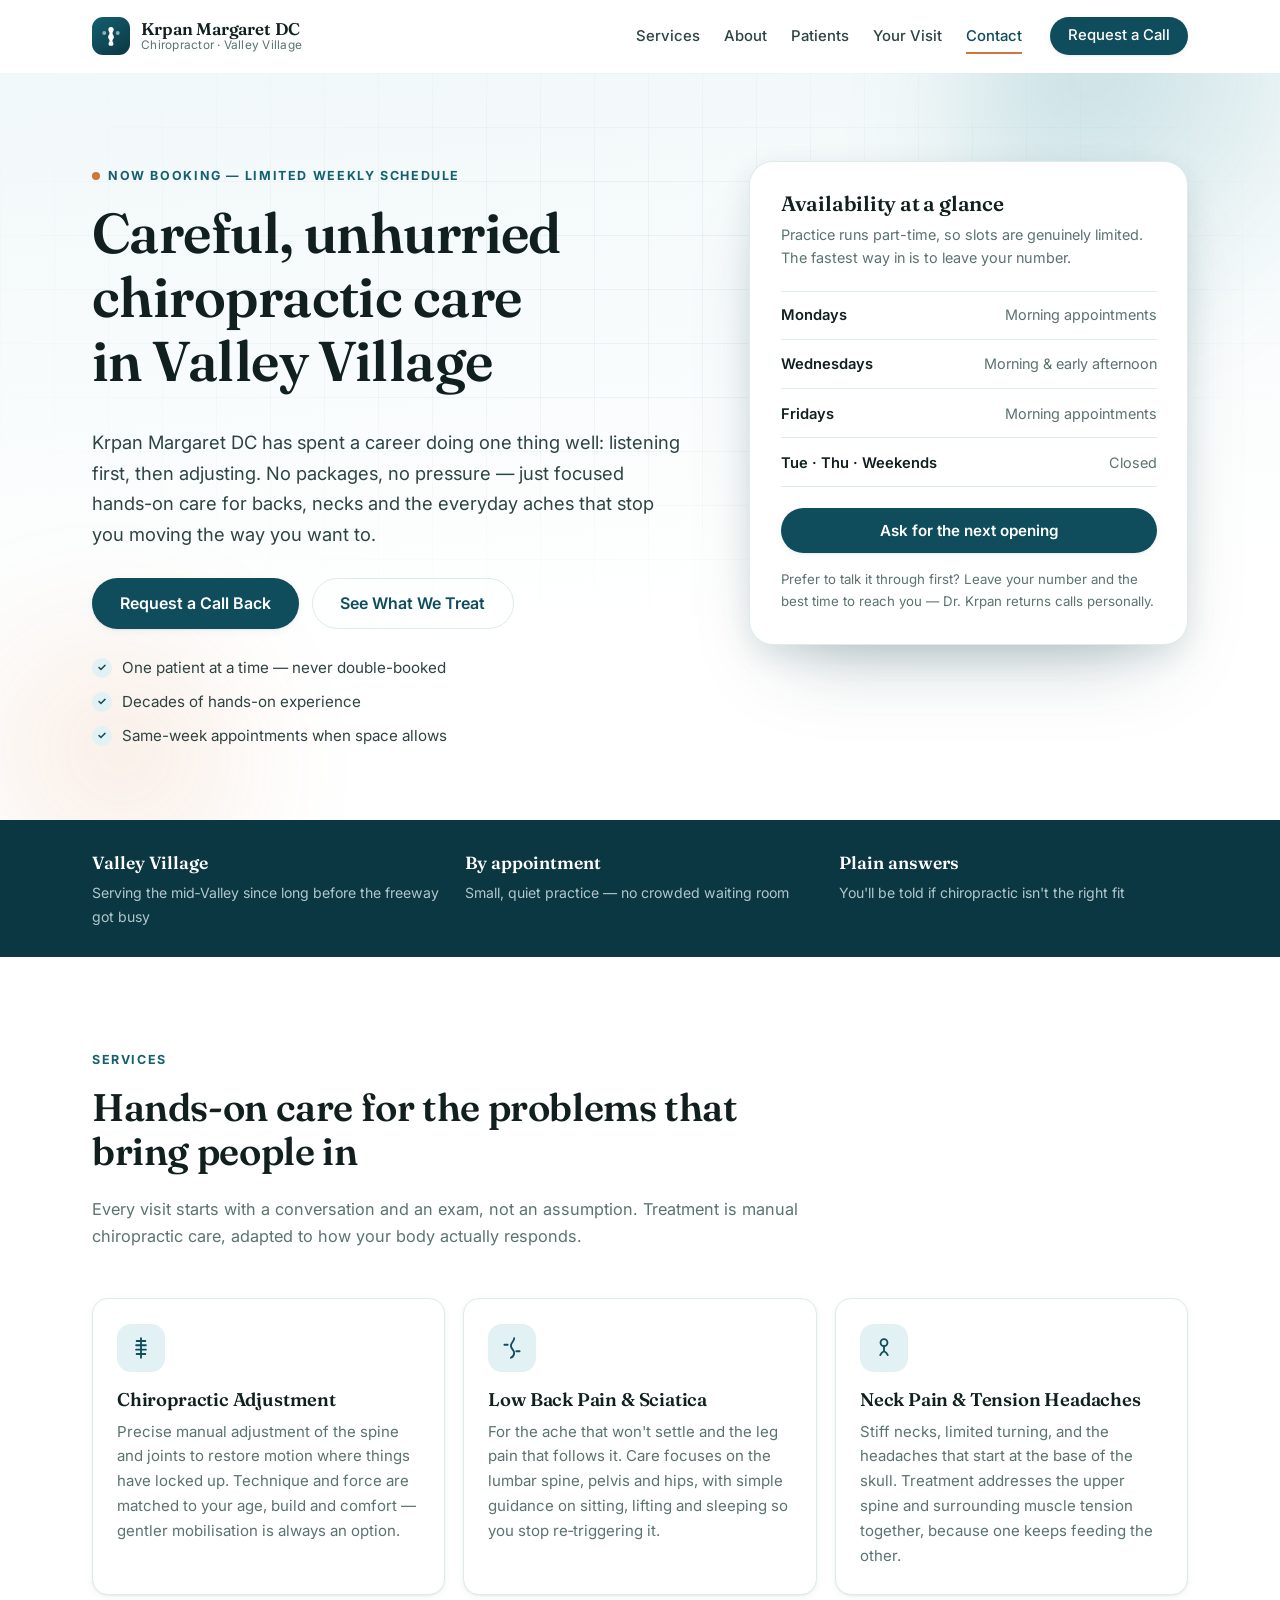
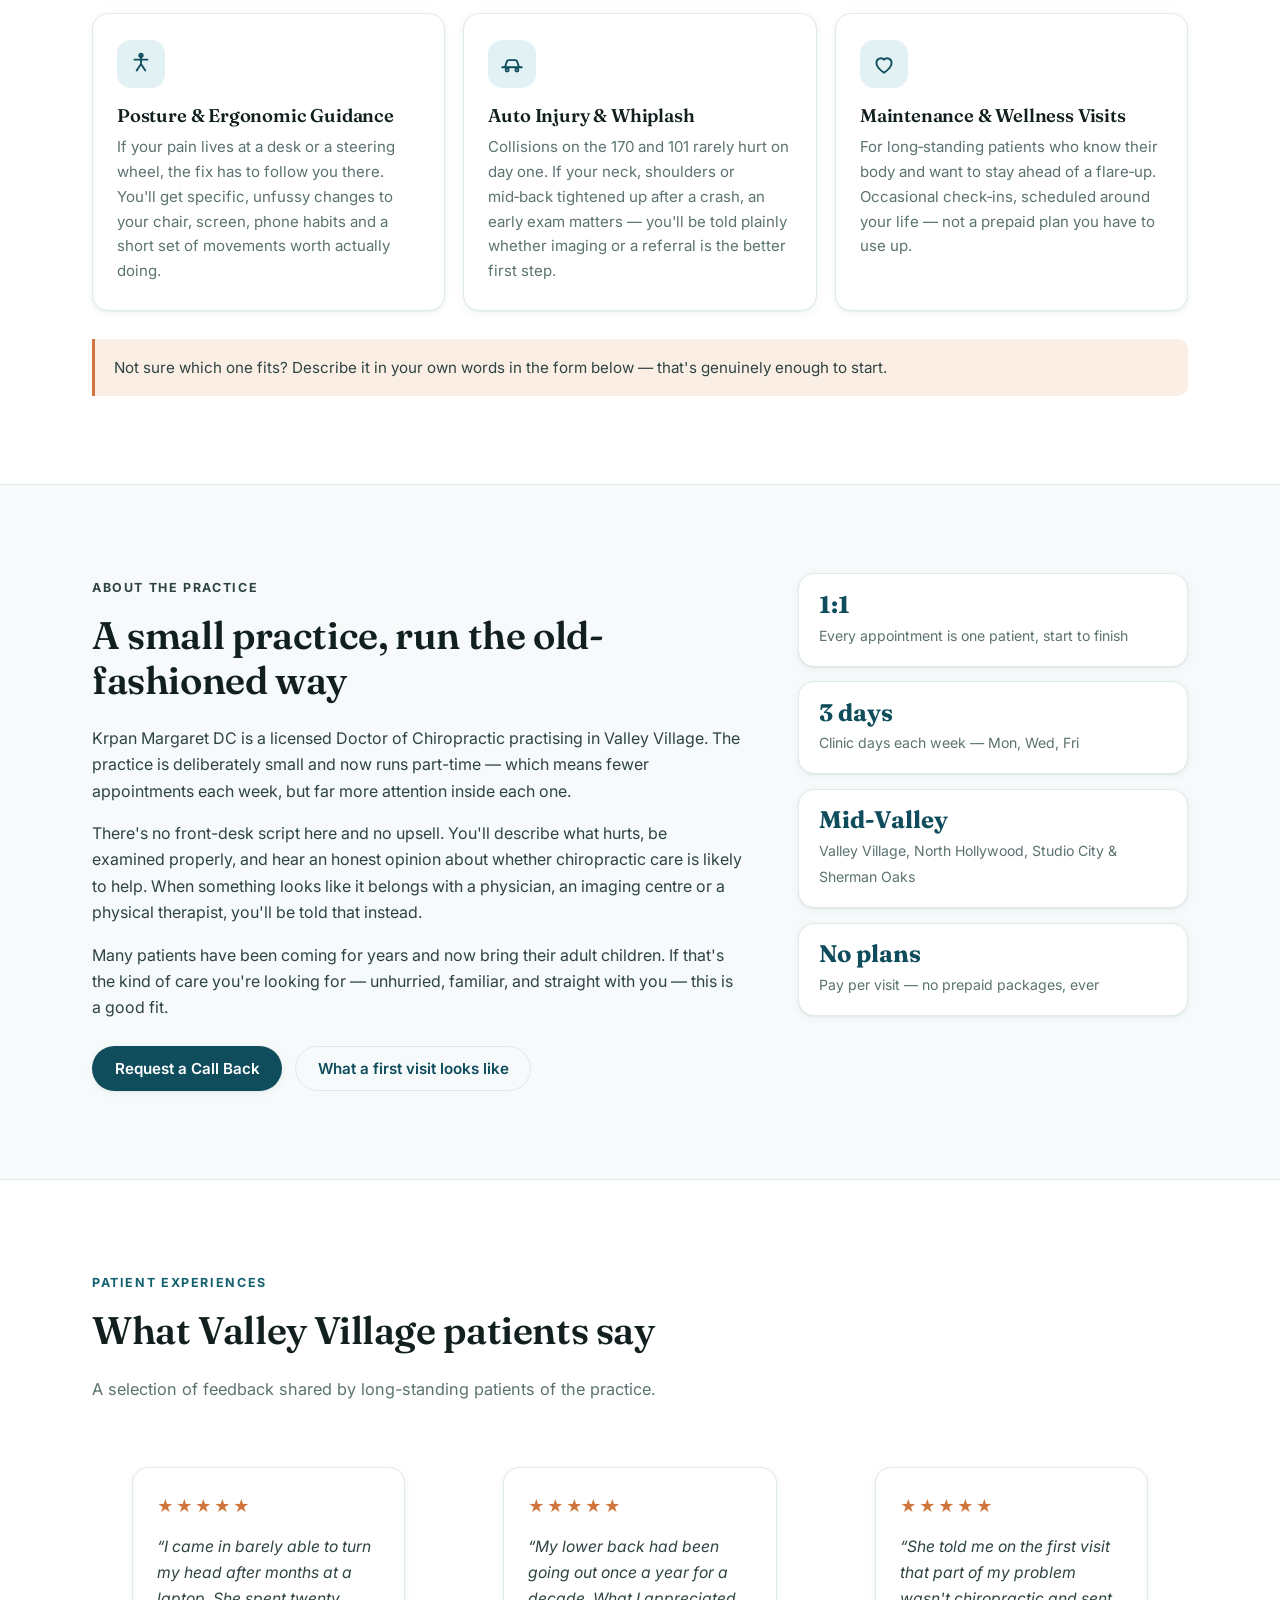
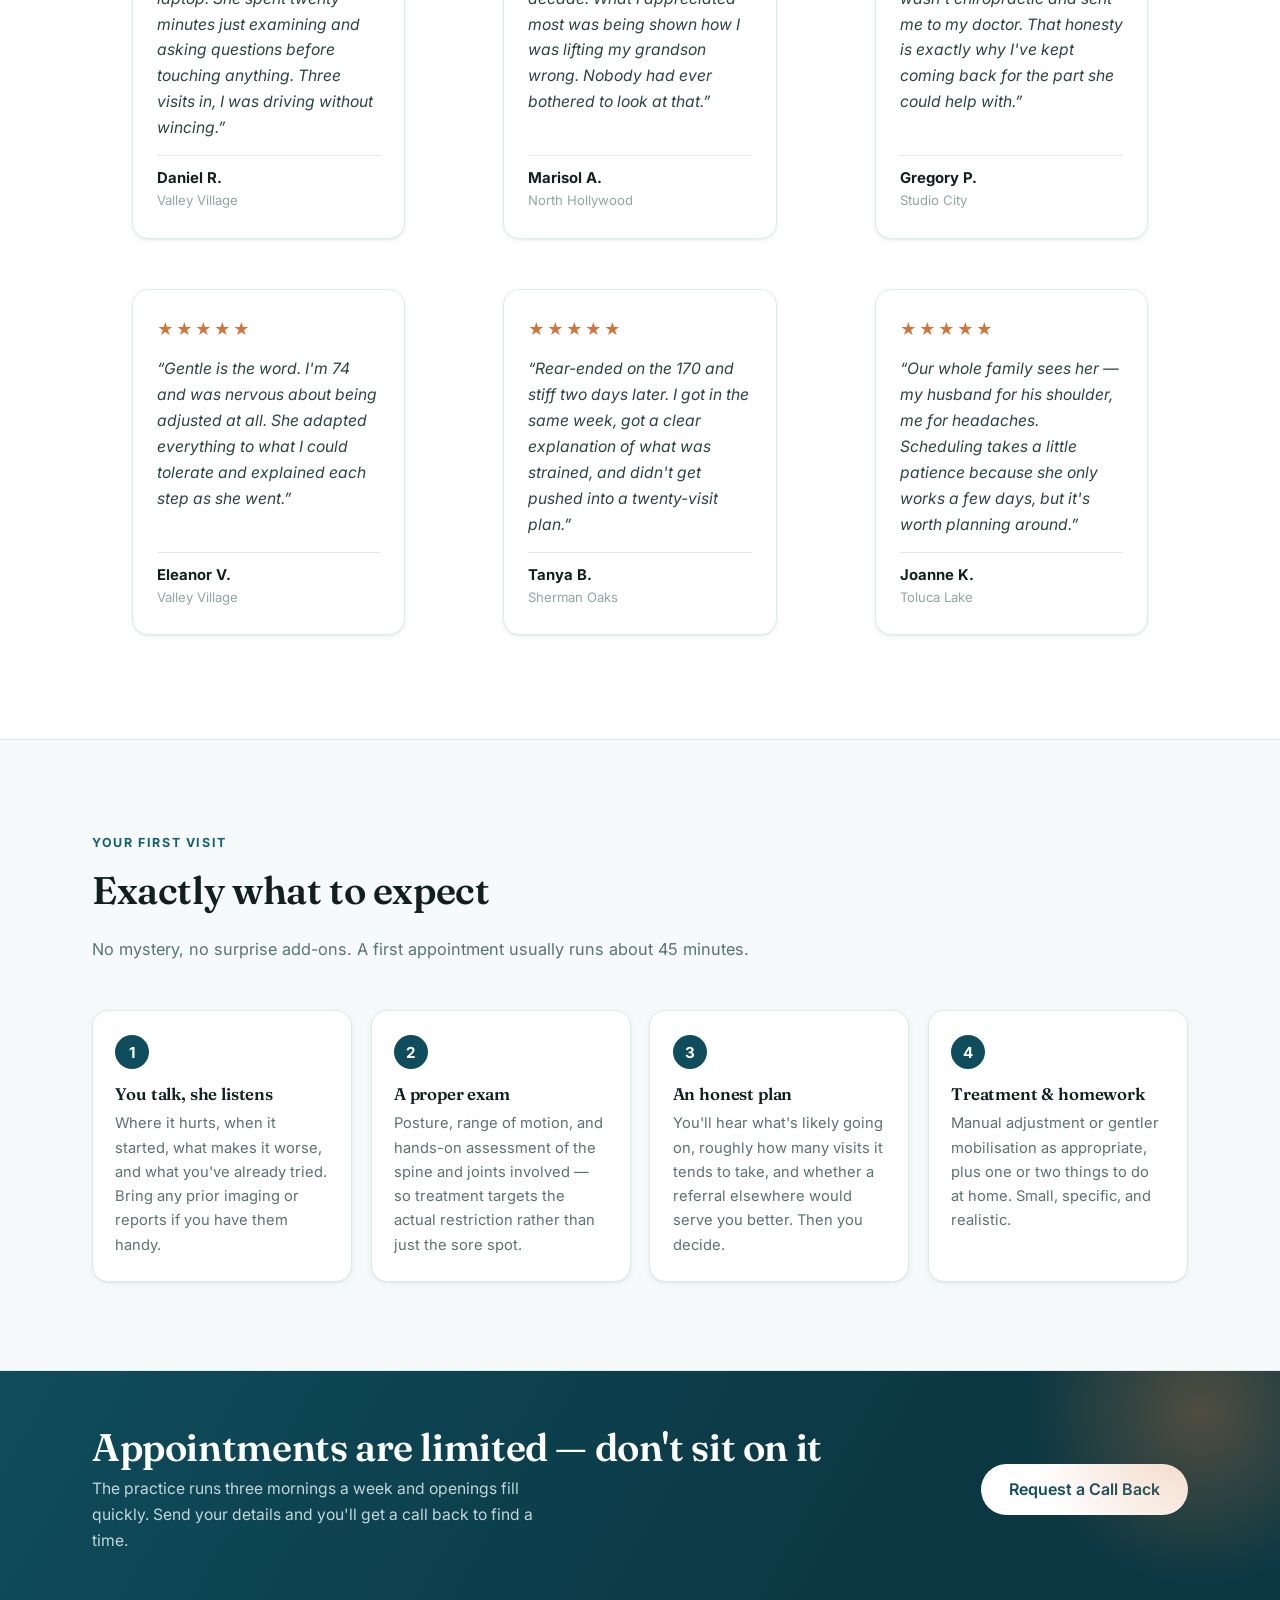
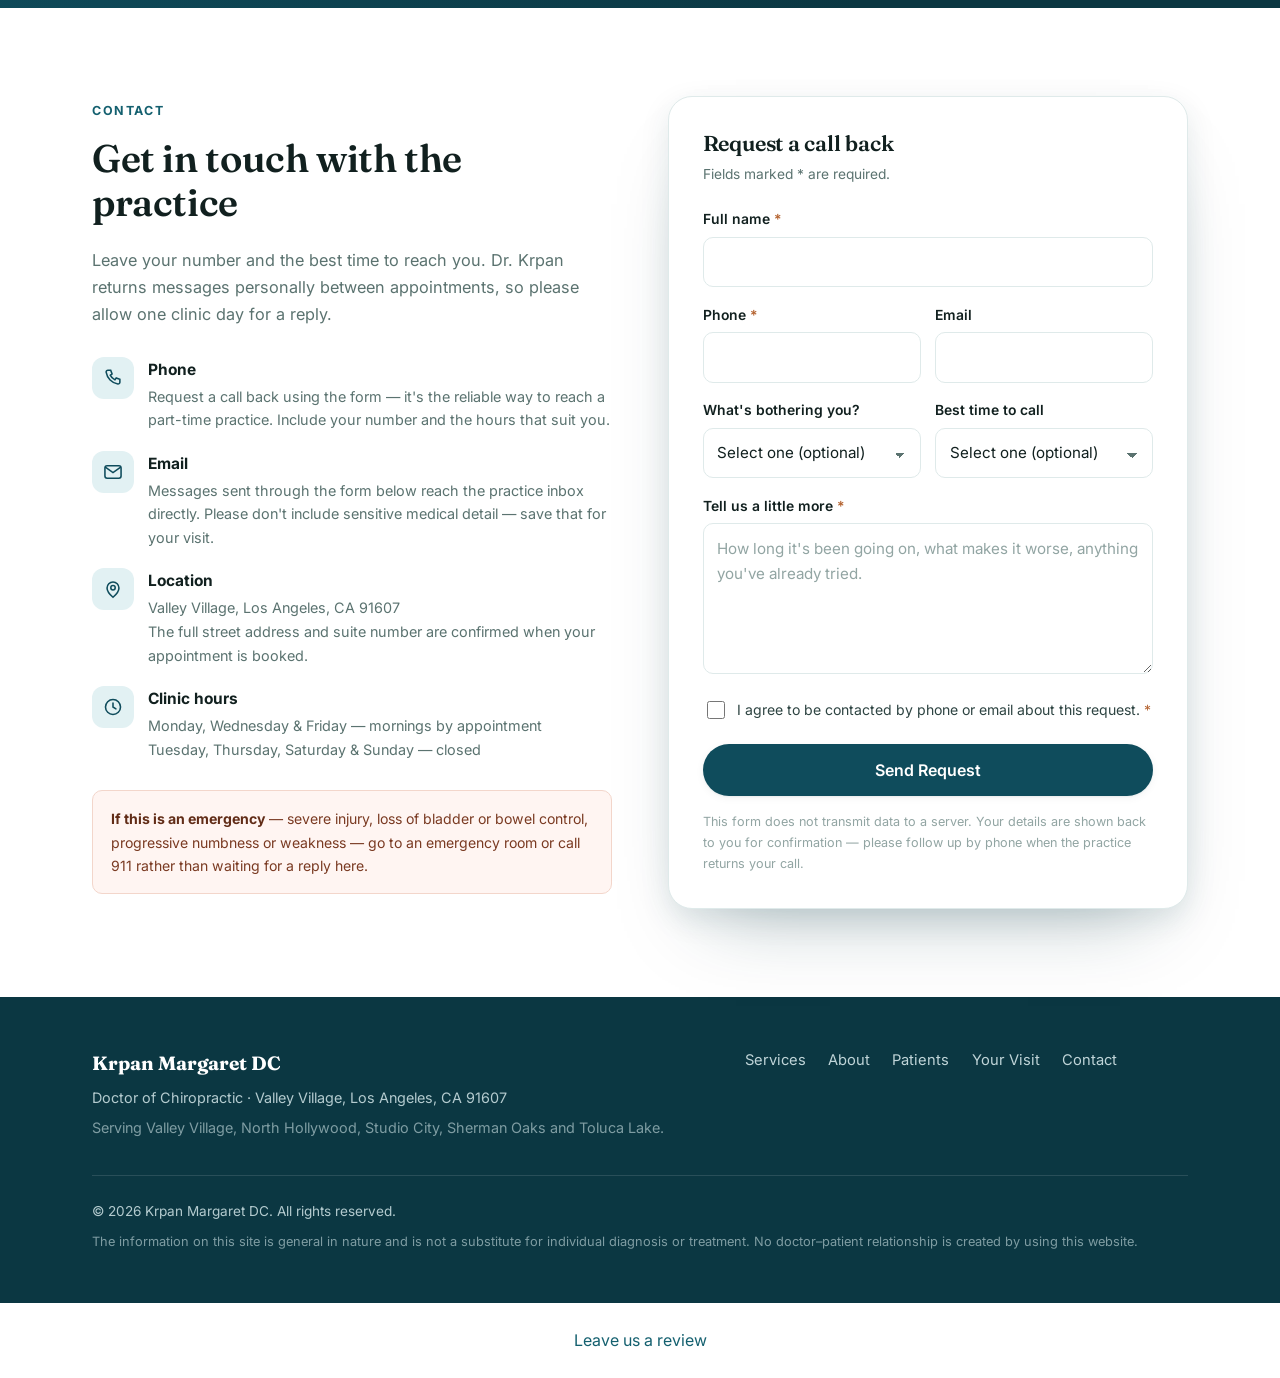
==== commit b2fbdc79: "feat: add review page link" ====
--- a/index.html
+++ b/index.html
@@ -493,5 +493,10 @@
 </a>
 
 <script src="script.js"></script>
+<script src="https://vision.leadrai.com/widget/loader.js" data-lv-widget data-kind="chatbot" data-widget="8f7929c3-c810-48a7-90f3-0d31b8659f4e" async></script>
+<script src="https://vision.leadrai.com/widget/loader.js" data-lv-widget data-kind="voice" data-widget="c9bb933a-06be-4e27-8e75-9454fd01cf9c" async></script>
+<script defer src="https://static.cloudflareinsights.com/beacon.min.js" data-cf-beacon='{"token": "0a932598fc5b4cc9baf156d875620bd1"}'></script>
+<script defer data-lv-track src="https://vision.leadrai.com/api/forms/a54e073b55d7a910ba1d997fd59e5d40/t.js"></script>
+<p data-lv-review="1" style="text-align:center;margin:24px 0"><a href="/review">Leave us a review</a></p>
 </body>
 </html>
